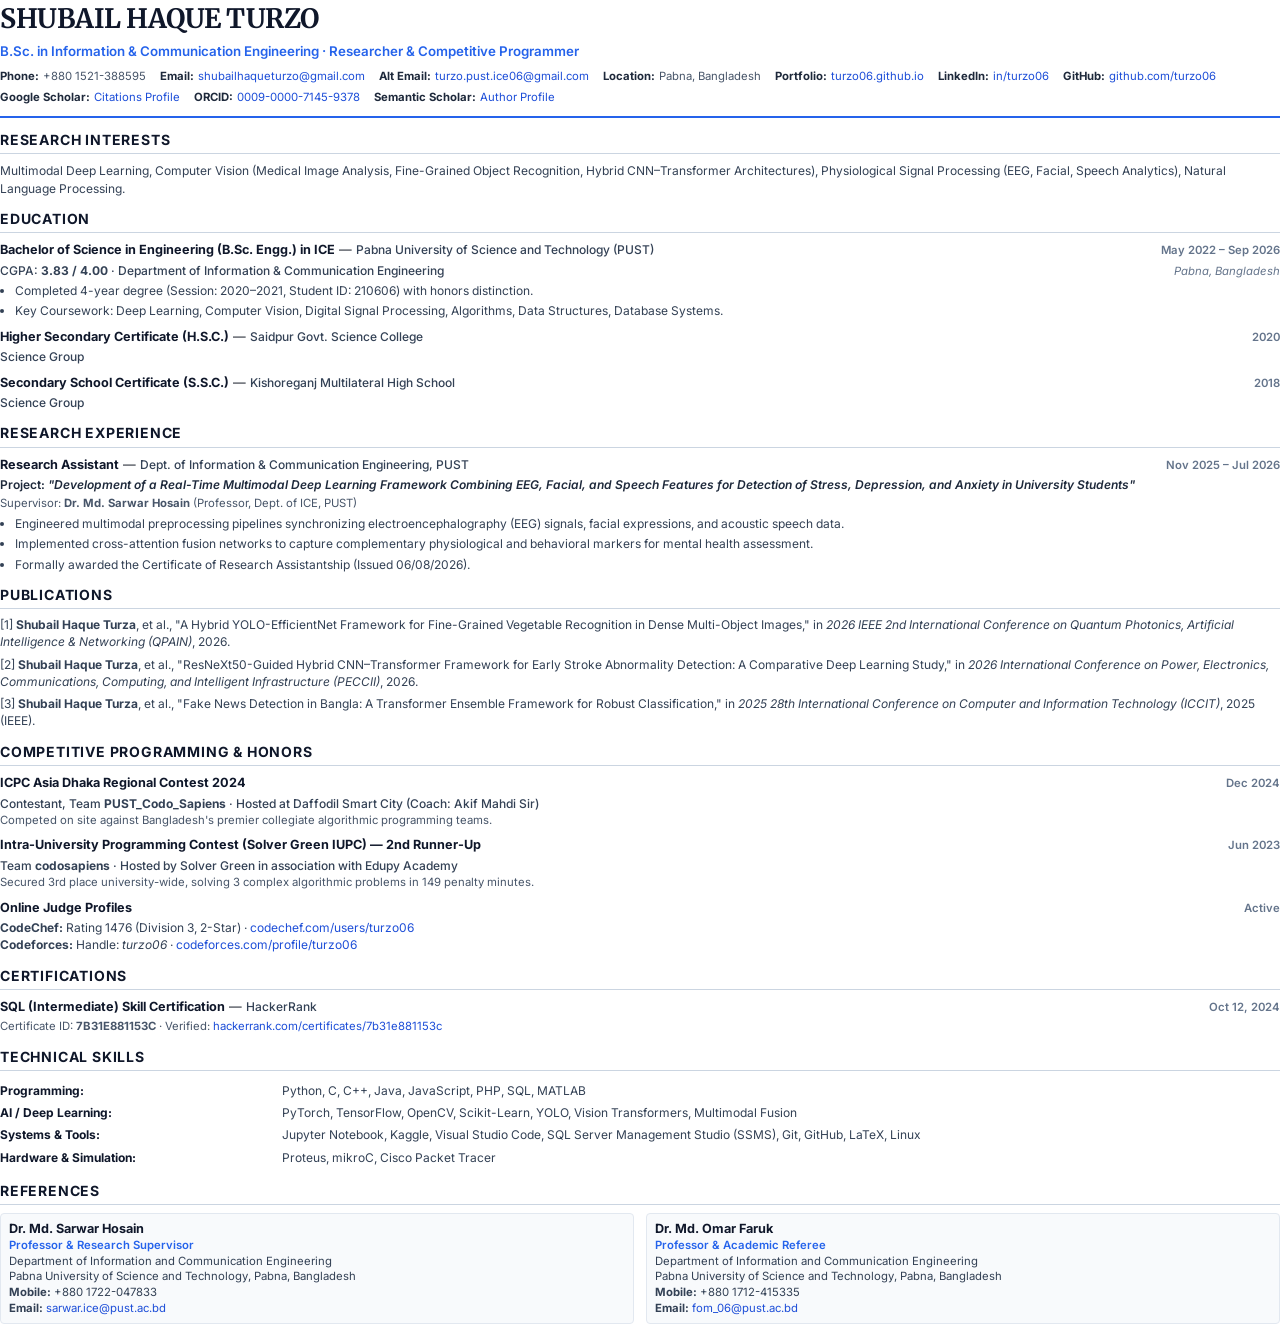
==== cv.html @ 23d9659d "Generate and link CV PDF, add references and extended education/skills" ====
<!DOCTYPE html>
<html lang="en">
<head>
  <meta charset="UTF-8">
  <title>Curriculum Vitae - Shubail Haque Turzo</title>
  <style>
    @import url('https://fonts.googleapis.com/css2?family=Inter:wght@300;400;500;600;700&family=Merriweather:wght@400;700&display=swap');

    @page {
      size: A4;
      margin: 18mm 16mm 18mm 16mm;
    }

    * {
      box-sizing: border-box;
      margin: 0;
      padding: 0;
    }

    body {
      font-family: 'Inter', -apple-system, BlinkMacSystemFont, "Segoe UI", Roboto, sans-serif;
      color: #1a202c;
      line-height: 1.45;
      font-size: 9.5pt;
      background: #ffffff;
      -webkit-print-color-adjust: exact;
      print-color-adjust: exact;
    }

    a {
      color: #1d4ed8;
      text-decoration: none;
    }

    /* Header */
    .header {
      border-bottom: 2px solid #2563eb;
      padding-bottom: 10px;
      margin-bottom: 12px;
    }

    .name {
      font-family: 'Merriweather', Georgia, serif;
      font-size: 20pt;
      font-weight: 700;
      color: #0f172a;
      letter-spacing: -0.5px;
      margin-bottom: 3px;
    }

    .subtitle {
      font-size: 10pt;
      color: #2563eb;
      font-weight: 600;
      margin-bottom: 7px;
    }

    .contact-grid {
      display: flex;
      flex-wrap: wrap;
      gap: 5px 14px;
      font-size: 8.5pt;
      color: #475569;
    }

    .contact-item {
      display: inline-flex;
      align-items: center;
      gap: 4px;
    }

    .contact-item b {
      color: #1e293b;
    }

    /* Section */
    .section {
      margin-bottom: 12px;
    }

    .page-break {
      page-break-before: always;
      break-before: page;
    }

    .section-title {
      font-size: 10.5pt;
      font-weight: 700;
      text-transform: uppercase;
      letter-spacing: 0.8px;
      color: #0f172a;
      border-bottom: 1px solid #cbd5e1;
      padding-bottom: 3px;
      margin-bottom: 8px;
    }

    /* Entry */
    .entry {
      margin-bottom: 8px;
      break-inside: avoid;
      page-break-inside: avoid;
    }

    .entry:last-child {
      margin-bottom: 0;
    }

    .entry-header {
      display: flex;
      justify-content: space-between;
      align-items: baseline;
      margin-bottom: 2px;
    }

    .entry-title {
      font-size: 9.5pt;
      font-weight: 700;
      color: #0f172a;
    }

    .entry-subtitle {
      font-size: 9pt;
      font-weight: 500;
      color: #334155;
    }

    .entry-date {
      font-size: 8.5pt;
      color: #64748b;
      font-weight: 600;
      white-space: nowrap;
    }

    .entry-location {
      font-size: 8.5pt;
      color: #64748b;
      font-style: italic;
    }

    ul.bullet-list {
      margin-left: 15px;
      margin-top: 3px;
      font-size: 9pt;
      color: #334155;
    }

    ul.bullet-list li {
      margin-bottom: 3px;
    }

    /* Skills Table */
    .skills-table {
      width: 100%;
      border-collapse: collapse;
      font-size: 9pt;
    }

    .skills-table td {
      padding: 2.5px 0;
      vertical-align: top;
    }

    .skills-table td.skill-label {
      width: 22%;
      font-weight: 700;
      color: #0f172a;
    }

    .skills-table td.skill-val {
      color: #334155;
    }

    /* Publications */
    .pub-item {
      margin-bottom: 6px;
      font-size: 9pt;
      color: #334155;
      line-height: 1.4;
    }

    .pub-title {
      font-weight: 600;
      color: #0f172a;
    }

    .pub-venue {
      font-style: italic;
      color: #1e293b;
    }

    /* Reference Grid */
    .ref-grid {
      display: grid;
      grid-template-columns: 1fr 1fr;
      gap: 12px;
    }

    .ref-box {
      font-size: 8.5pt;
      line-height: 1.4;
      color: #334155;
      padding: 6px 8px;
      background: #f8fafc;
      border: 1px solid #e2e8f0;
      border-radius: 4px;
    }

    .ref-name {
      font-size: 9.5pt;
      font-weight: 700;
      color: #0f172a;
    }

    .ref-role {
      color: #2563eb;
      font-weight: 600;
    }
  </style>
</head>
<body>

  <!-- Header -->
  <header class="header">
    <h1 class="name">SHUBAIL HAQUE TURZO</h1>
    <div class="subtitle">B.Sc. in Information & Communication Engineering · Researcher & Competitive Programmer</div>
    
    <div class="contact-grid">
      <div class="contact-item"><b>Phone:</b> +880 1521-388595</div>
      <div class="contact-item"><b>Email:</b> <a href="mailto:shubailhaqueturzo@gmail.com">shubailhaqueturzo@gmail.com</a></div>
      <div class="contact-item"><b>Alt Email:</b> <a href="mailto:turzo.pust.ice06@gmail.com">turzo.pust.ice06@gmail.com</a></div>
      <div class="contact-item"><b>Location:</b> Pabna, Bangladesh</div>
      <div class="contact-item"><b>Portfolio:</b> <a href="https://turzo06.github.io/">turzo06.github.io</a></div>
      <div class="contact-item"><b>LinkedIn:</b> <a href="https://bd.linkedin.com/in/turzo06">in/turzo06</a></div>
      <div class="contact-item"><b>GitHub:</b> <a href="https://github.com/turzo06">github.com/turzo06</a></div>
      <div class="contact-item"><b>Google Scholar:</b> <a href="https://scholar.google.com/citations?user=ymrPZNgAAAAJ&hl=en">Citations Profile</a></div>
      <div class="contact-item"><b>ORCID:</b> <a href="https://orcid.org/0009-0000-7145-9378">0009-0000-7145-9378</a></div>
      <div class="contact-item"><b>Semantic Scholar:</b> <a href="https://www.semanticscholar.org/author/Shubail-Haque-Turza/2433143320">Author Profile</a></div>
    </div>
  </header>

  <!-- Research Interests -->
  <section class="section">
    <h2 class="section-title">Research Interests</h2>
    <div style="font-size: 9pt; color: #334155; line-height: 1.45;">
      Multimodal Deep Learning, Computer Vision (Medical Image Analysis, Fine-Grained Object Recognition, Hybrid CNN–Transformer Architectures), Physiological Signal Processing (EEG, Facial, Speech Analytics), Natural Language Processing.
    </div>
  </section>

  <!-- Education -->
  <section class="section">
    <h2 class="section-title">Education</h2>

    <div class="entry">
      <div class="entry-header">
        <div>
          <span class="entry-title">Bachelor of Science in Engineering (B.Sc. Engg.) in ICE</span> — 
          <span class="entry-subtitle">Pabna University of Science and Technology (PUST)</span>
        </div>
        <span class="entry-date">May 2022 – Sep 2026</span>
      </div>
      <div class="entry-header">
        <span class="entry-subtitle">CGPA: <b>3.83 / 4.00</b> · Department of Information & Communication Engineering</span>
        <span class="entry-location">Pabna, Bangladesh</span>
      </div>
      <ul class="bullet-list">
        <li>Completed 4-year degree (Session: 2020–2021, Student ID: 210606) with honors distinction.</li>
        <li>Key Coursework: Deep Learning, Computer Vision, Digital Signal Processing, Algorithms, Data Structures, Database Systems.</li>
      </ul>
    </div>

    <div class="entry" style="margin-top: 5px;">
      <div class="entry-header">
        <div>
          <span class="entry-title">Higher Secondary Certificate (H.S.C.)</span> — 
          <span class="entry-subtitle">Saidpur Govt. Science College</span>
        </div>
        <span class="entry-date">2020</span>
      </div>
      <div class="entry-subtitle">Science Group</div>
    </div>

    <div class="entry" style="margin-top: 4px;">
      <div class="entry-header">
        <div>
          <span class="entry-title">Secondary School Certificate (S.S.C.)</span> — 
          <span class="entry-subtitle">Kishoreganj Multilateral High School</span>
        </div>
        <span class="entry-date">2018</span>
      </div>
      <div class="entry-subtitle">Science Group</div>
    </div>
  </section>

  <!-- Research Experience -->
  <section class="section">
    <h2 class="section-title">Research Experience</h2>

    <div class="entry">
      <div class="entry-header">
        <div>
          <span class="entry-title">Research Assistant</span> — 
          <span class="entry-subtitle">Dept. of Information & Communication Engineering, PUST</span>
        </div>
        <span class="entry-date">Nov 2025 – Jul 2026</span>
      </div>
      <div class="entry-subtitle" style="color: #1e293b; font-weight: 600;">
        Project: <em>"Development of a Real-Time Multimodal Deep Learning Framework Combining EEG, Facial, and Speech Features for Detection of Stress, Depression, and Anxiety in University Students"</em>
      </div>
      <div style="font-size: 8.5pt; color: #475569; margin-top: 2px;">
        Supervisor: <b>Dr. Md. Sarwar Hosain</b> (Professor, Dept. of ICE, PUST)
      </div>
      <ul class="bullet-list">
        <li>Engineered multimodal preprocessing pipelines synchronizing electroencephalography (EEG) signals, facial expressions, and acoustic speech data.</li>
        <li>Implemented cross-attention fusion networks to capture complementary physiological and behavioral markers for mental health assessment.</li>
        <li>Formally awarded the Certificate of Research Assistantship (Issued 06/08/2026).</li>
      </ul>
    </div>
  </section>

  <!-- Publications -->
  <section class="section">
    <h2 class="section-title">Publications</h2>

    <div class="pub-item">
      [1] <b>Shubail Haque Turza</b>, et al., "A Hybrid YOLO-EfficientNet Framework for Fine-Grained Vegetable Recognition in Dense Multi-Object Images," in <em>2026 IEEE 2nd International Conference on Quantum Photonics, Artificial Intelligence & Networking (QPAIN)</em>, 2026.
    </div>

    <div class="pub-item">
      [2] <b>Shubail Haque Turza</b>, et al., "ResNeXt50-Guided Hybrid CNN–Transformer Framework for Early Stroke Abnormality Detection: A Comparative Deep Learning Study," in <em>2026 International Conference on Power, Electronics, Communications, Computing, and Intelligent Infrastructure (PECCII)</em>, 2026.
    </div>

    <div class="pub-item">
      [3] <b>Shubail Haque Turza</b>, et al., "Fake News Detection in Bangla: A Transformer Ensemble Framework for Robust Classification," in <em>2025 28th International Conference on Computer and Information Technology (ICCIT)</em>, 2025 (IEEE).
    </div>
  </section>

  <!-- Competitive Programming & Awards -->
  <section class="section page-break">
    <h2 class="section-title">Competitive Programming & Honors</h2>

    <div class="entry">
      <div class="entry-header">
        <span class="entry-title">ICPC Asia Dhaka Regional Contest 2024</span>
        <span class="entry-date">Dec 2024</span>
      </div>
      <div class="entry-subtitle">
        Contestant, Team <b>PUST_Codo_Sapiens</b> · Hosted at Daffodil Smart City (Coach: Akif Mahdi Sir)
      </div>
      <div style="font-size: 8.5pt; color: #475569;">
        Competed on site against Bangladesh's premier collegiate algorithmic programming teams.
      </div>
    </div>

    <div class="entry" style="margin-top: 5px;">
      <div class="entry-header">
        <span class="entry-title">Intra-University Programming Contest (Solver Green IUPC) — 2nd Runner-Up</span>
        <span class="entry-date">Jun 2023</span>
      </div>
      <div class="entry-subtitle">
        Team <b>codosapiens</b> · Hosted by Solver Green in association with Edupy Academy
      </div>
      <div style="font-size: 8.5pt; color: #475569;">
        Secured 3rd place university-wide, solving 3 complex algorithmic problems in 149 penalty minutes.
      </div>
    </div>

    <div class="entry" style="margin-top: 5px;">
      <div class="entry-header">
        <span class="entry-title">Online Judge Profiles</span>
        <span class="entry-date">Active</span>
      </div>
      <div style="font-size: 9pt; color: #334155;">
        <b>CodeChef:</b> Rating 1476 (Division 3, 2-Star) · <a href="https://www.codechef.com/users/turzo06">codechef.com/users/turzo06</a><br>
        <b>Codeforces:</b> Handle: <em>turzo06</em> · <a href="https://codeforces.com/profile/turzo06">codeforces.com/profile/turzo06</a>
      </div>
    </div>
  </section>

  <!-- Certifications -->
  <section class="section">
    <h2 class="section-title">Certifications</h2>
    <div class="entry">
      <div class="entry-header">
        <div>
          <span class="entry-title">SQL (Intermediate) Skill Certification</span> — 
          <span class="entry-subtitle">HackerRank</span>
        </div>
        <span class="entry-date">Oct 12, 2024</span>
      </div>
      <div style="font-size: 8.5pt; color: #475569;">
        Certificate ID: <b>7B31E881153C</b> · Verified: <a href="https://www.hackerrank.com/certificates/7b31e881153c">hackerrank.com/certificates/7b31e881153c</a>
      </div>
    </div>
  </section>

  <!-- Technical Skills -->
  <section class="section">
    <h2 class="section-title">Technical Skills</h2>
    <table class="skills-table">
      <tr>
        <td class="skill-label">Programming:</td>
        <td class="skill-val">Python, C, C++, Java, JavaScript, PHP, SQL, MATLAB</td>
      </tr>
      <tr>
        <td class="skill-label">AI / Deep Learning:</td>
        <td class="skill-val">PyTorch, TensorFlow, OpenCV, Scikit-Learn, YOLO, Vision Transformers, Multimodal Fusion</td>
      </tr>
      <tr>
        <td class="skill-label">Systems & Tools:</td>
        <td class="skill-val">Jupyter Notebook, Kaggle, Visual Studio Code, SQL Server Management Studio (SSMS), Git, GitHub, LaTeX, Linux</td>
      </tr>
      <tr>
        <td class="skill-label">Hardware & Simulation:</td>
        <td class="skill-val">Proteus, mikroC, Cisco Packet Tracer</td>
      </tr>
    </table>
  </section>

  <!-- References -->
  <section class="section">
    <h2 class="section-title">References</h2>
    <div class="ref-grid">
      <div class="ref-box">
        <div class="ref-name">Dr. Md. Sarwar Hosain</div>
        <div class="ref-role">Professor & Research Supervisor</div>
        <div>Department of Information and Communication Engineering</div>
        <div>Pabna University of Science and Technology, Pabna, Bangladesh</div>
        <div><b>Mobile:</b> +880 1722-047833</div>
        <div><b>Email:</b> <a href="mailto:sarwar.ice@pust.ac.bd">sarwar.ice@pust.ac.bd</a></div>
      </div>

      <div class="ref-box">
        <div class="ref-name">Dr. Md. Omar Faruk</div>
        <div class="ref-role">Professor & Academic Referee</div>
        <div>Department of Information and Communication Engineering</div>
        <div>Pabna University of Science and Technology, Pabna, Bangladesh</div>
        <div><b>Mobile:</b> +880 1712-415335</div>
        <div><b>Email:</b> <a href="mailto:fom_06@pust.ac.bd">fom_06@pust.ac.bd</a></div>
      </div>
    </div>
  </section>

</body>
</html>
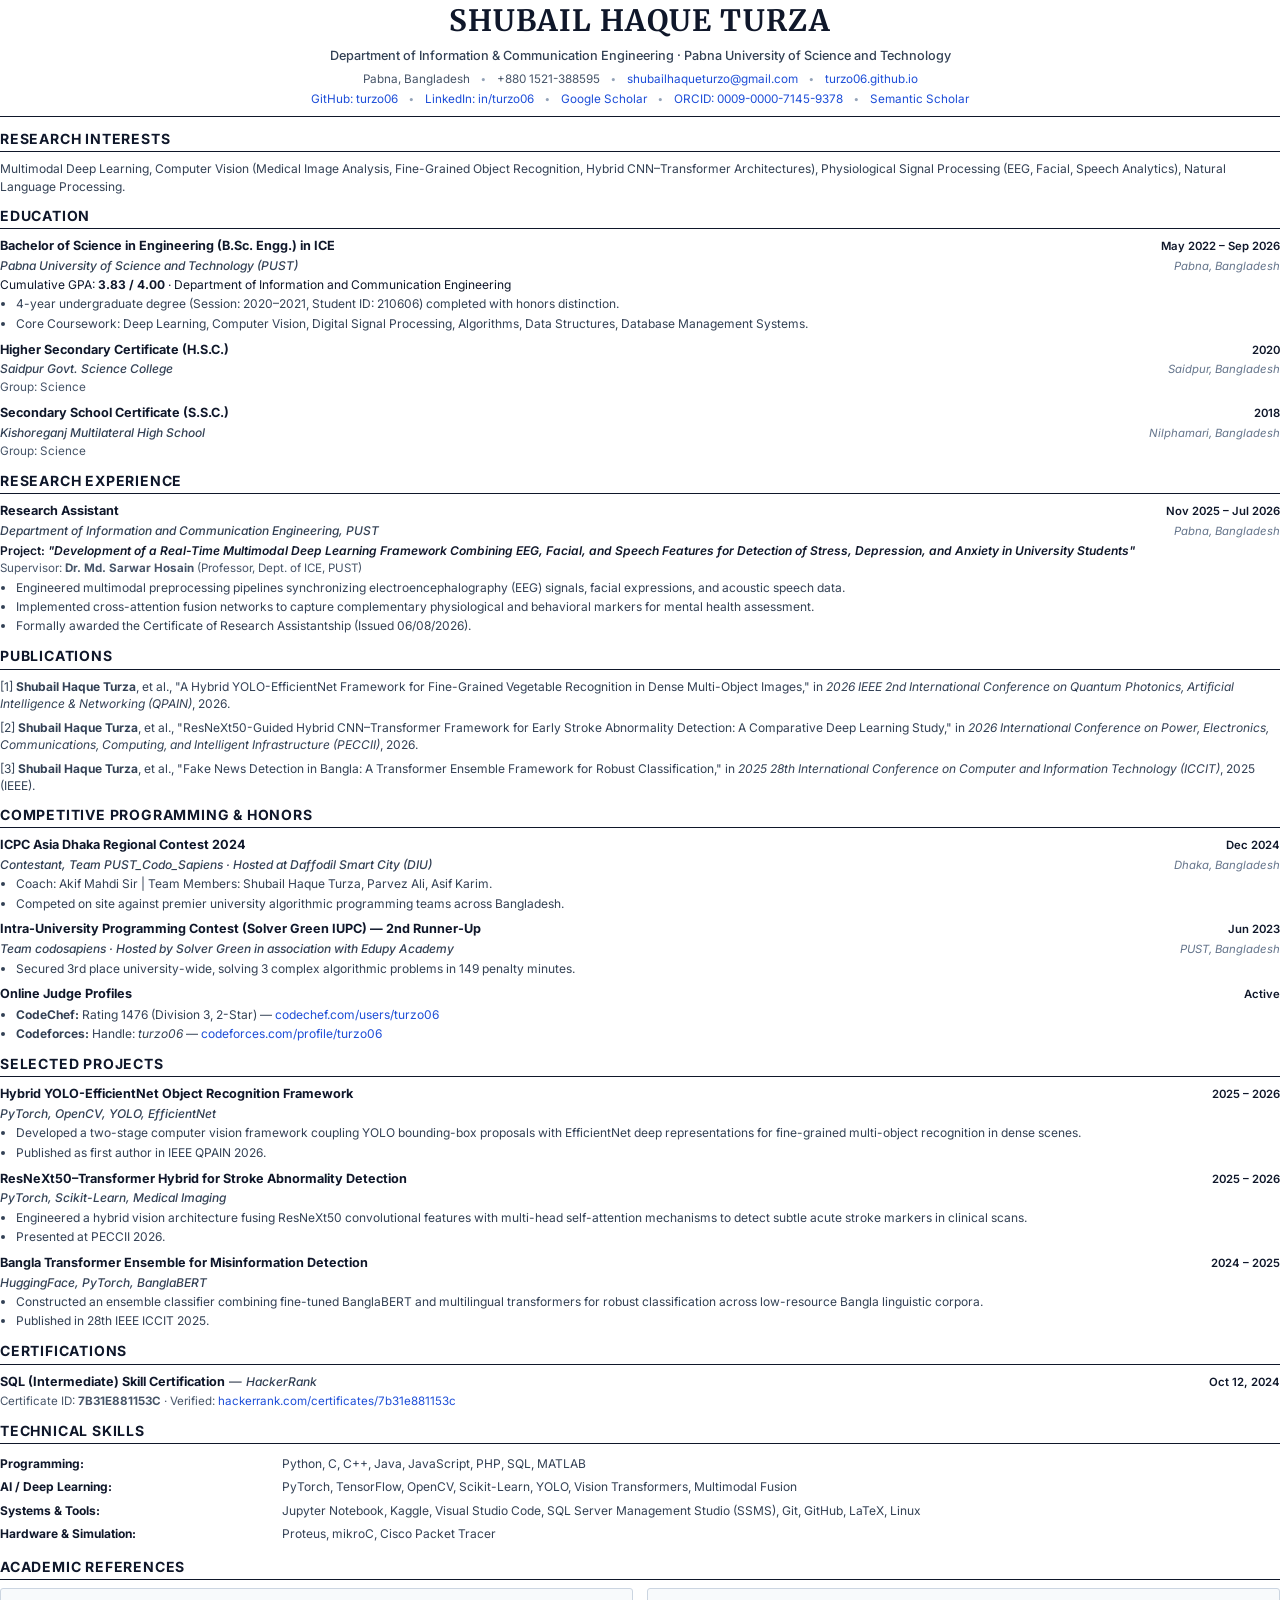
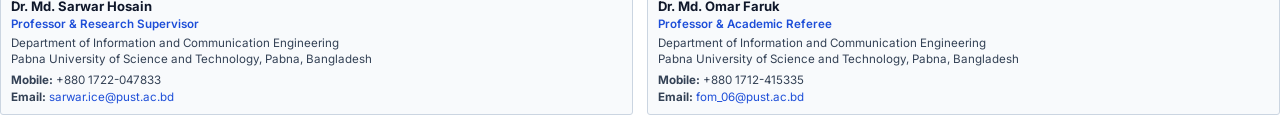
==== commit be592019: "Update academic name to Shubail Haque Turza, revamp CV with top academic LaTeX style and compact hea" ====
--- a/cv.html
+++ b/cv.html
@@ -2,13 +2,13 @@
 <html lang="en">
 <head>
   <meta charset="UTF-8">
-  <title>Curriculum Vitae - Shubail Haque Turzo</title>
+  <title>Curriculum Vitae - Shubail Haque Turza</title>
   <style>
     @import url('https://fonts.googleapis.com/css2?family=Inter:wght@300;400;500;600;700&family=Merriweather:wght@400;700&display=swap');
 
     @page {
       size: A4;
-      margin: 18mm 16mm 18mm 16mm;
+      margin: 14mm 16mm 14mm 16mm;
     }
 
     * {
@@ -19,7 +19,7 @@
 
     body {
       font-family: 'Inter', -apple-system, BlinkMacSystemFont, "Segoe UI", Roboto, sans-serif;
-      color: #1a202c;
+      color: #1e293b;
       line-height: 1.45;
       font-size: 9.5pt;
       background: #ffffff;
@@ -32,50 +32,57 @@
       text-decoration: none;
     }
 
-    /* Header */
+    a:hover {
+      text-decoration: underline;
+    }
+
+    /* Academic Header */
     .header {
-      border-bottom: 2px solid #2563eb;
-      padding-bottom: 10px;
+      text-align: center;
+      padding-bottom: 8px;
       margin-bottom: 12px;
+      border-bottom: 1.5px solid #0f172a;
     }
 
     .name {
       font-family: 'Merriweather', Georgia, serif;
-      font-size: 20pt;
+      font-size: 22pt;
       font-weight: 700;
       color: #0f172a;
-      letter-spacing: -0.5px;
-      margin-bottom: 3px;
-    }
-
-    .subtitle {
-      font-size: 10pt;
-      color: #2563eb;
-      font-weight: 600;
-      margin-bottom: 7px;
-    }
-
-    .contact-grid {
+      letter-spacing: 1px;
+      text-transform: uppercase;
+      margin-bottom: 4px;
+    }
+
+    .sub-affil {
+      font-size: 9.5pt;
+      color: #334155;
+      font-weight: 500;
+      margin-bottom: 6px;
+    }
+
+    .contact-line {
       display: flex;
+      justify-content: center;
+      align-items: center;
       flex-wrap: wrap;
-      gap: 5px 14px;
-      font-size: 8.5pt;
+      gap: 6px 10px;
+      font-size: 8.8pt;
       color: #475569;
     }
 
-    .contact-item {
-      display: inline-flex;
-      align-items: center;
-      gap: 4px;
-    }
-
-    .contact-item b {
-      color: #1e293b;
-    }
-
-    /* Section */
+    .contact-line .sep {
+      color: #94a3b8;
+      font-weight: 300;
+    }
+
+    .contact-line a {
+      color: #1d4ed8;
+    }
+
+    /* Section Styling */
     .section {
-      margin-bottom: 12px;
+      margin-bottom: 11px;
     }
 
     .page-break {
@@ -89,12 +96,12 @@
       text-transform: uppercase;
       letter-spacing: 0.8px;
       color: #0f172a;
-      border-bottom: 1px solid #cbd5e1;
-      padding-bottom: 3px;
+      border-bottom: 1.2px solid #0f172a;
+      padding-bottom: 2px;
       margin-bottom: 8px;
     }
 
-    /* Entry */
+    /* Entries */
     .entry {
       margin-bottom: 8px;
       break-inside: avoid;
@@ -105,47 +112,70 @@
       margin-bottom: 0;
     }
 
-    .entry-header {
+    .entry-row {
       display: flex;
       justify-content: space-between;
       align-items: baseline;
-      margin-bottom: 2px;
-    }
-
-    .entry-title {
+      margin-bottom: 1.5px;
+    }
+
+    .entry-main {
       font-size: 9.5pt;
       font-weight: 700;
       color: #0f172a;
     }
 
-    .entry-subtitle {
+    .entry-org {
       font-size: 9pt;
       font-weight: 500;
       color: #334155;
+      font-style: italic;
     }
 
     .entry-date {
       font-size: 8.5pt;
-      color: #64748b;
+      color: #0f172a;
       font-weight: 600;
       white-space: nowrap;
     }
 
-    .entry-location {
+    .entry-loc {
       font-size: 8.5pt;
       color: #64748b;
       font-style: italic;
+      white-space: nowrap;
     }
 
     ul.bullet-list {
-      margin-left: 15px;
+      margin-left: 16px;
       margin-top: 3px;
       font-size: 9pt;
       color: #334155;
     }
 
     ul.bullet-list li {
-      margin-bottom: 3px;
+      margin-bottom: 2.5px;
+      line-height: 1.4;
+    }
+
+    /* Publications */
+    .pub-entry {
+      margin-bottom: 7px;
+      font-size: 9pt;
+      color: #334155;
+      line-height: 1.42;
+      break-inside: avoid;
+      page-break-inside: avoid;
+    }
+
+    .pub-title {
+      font-weight: 600;
+      color: #0f172a;
+    }
+
+    .pub-venue {
+      font-style: italic;
+      color: #1e293b;
     }
 
     /* Skills Table */
@@ -156,7 +186,7 @@
     }
 
     .skills-table td {
-      padding: 2.5px 0;
+      padding: 3px 0;
       vertical-align: top;
     }
 
@@ -170,71 +200,64 @@
       color: #334155;
     }
 
-    /* Publications */
-    .pub-item {
-      margin-bottom: 6px;
-      font-size: 9pt;
-      color: #334155;
-      line-height: 1.4;
-    }
-
-    .pub-title {
-      font-weight: 600;
-      color: #0f172a;
-    }
-
-    .pub-venue {
-      font-style: italic;
-      color: #1e293b;
-    }
-
-    /* Reference Grid */
+    /* References */
     .ref-grid {
       display: grid;
       grid-template-columns: 1fr 1fr;
-      gap: 12px;
-    }
-
-    .ref-box {
-      font-size: 8.5pt;
-      line-height: 1.4;
+      gap: 14px;
+      break-inside: avoid;
+      page-break-inside: avoid;
+    }
+
+    .ref-card {
+      font-size: 8.7pt;
+      line-height: 1.45;
       color: #334155;
-      padding: 6px 8px;
+      padding: 8px 10px;
+      border: 1px solid #cbd5e1;
+      border-radius: 3px;
       background: #f8fafc;
-      border: 1px solid #e2e8f0;
-      border-radius: 4px;
     }
 
     .ref-name {
-      font-size: 9.5pt;
+      font-size: 9.8pt;
       font-weight: 700;
       color: #0f172a;
     }
 
     .ref-role {
-      color: #2563eb;
+      color: #1d4ed8;
       font-weight: 600;
+      margin-bottom: 2px;
     }
   </style>
 </head>
 <body>
 
-  <!-- Header -->
+  <!-- Top Academic Header -->
   <header class="header">
-    <h1 class="name">SHUBAIL HAQUE TURZO</h1>
-    <div class="subtitle">B.Sc. in Information & Communication Engineering · Researcher & Competitive Programmer</div>
+    <h1 class="name">SHUBAIL HAQUE TURZA</h1>
+    <div class="sub-affil">Department of Information & Communication Engineering · Pabna University of Science and Technology</div>
     
-    <div class="contact-grid">
-      <div class="contact-item"><b>Phone:</b> +880 1521-388595</div>
-      <div class="contact-item"><b>Email:</b> <a href="mailto:shubailhaqueturzo@gmail.com">shubailhaqueturzo@gmail.com</a></div>
-      <div class="contact-item"><b>Alt Email:</b> <a href="mailto:turzo.pust.ice06@gmail.com">turzo.pust.ice06@gmail.com</a></div>
-      <div class="contact-item"><b>Location:</b> Pabna, Bangladesh</div>
-      <div class="contact-item"><b>Portfolio:</b> <a href="https://turzo06.github.io/">turzo06.github.io</a></div>
-      <div class="contact-item"><b>LinkedIn:</b> <a href="https://bd.linkedin.com/in/turzo06">in/turzo06</a></div>
-      <div class="contact-item"><b>GitHub:</b> <a href="https://github.com/turzo06">github.com/turzo06</a></div>
-      <div class="contact-item"><b>Google Scholar:</b> <a href="https://scholar.google.com/citations?user=ymrPZNgAAAAJ&hl=en">Citations Profile</a></div>
-      <div class="contact-item"><b>ORCID:</b> <a href="https://orcid.org/0009-0000-7145-9378">0009-0000-7145-9378</a></div>
-      <div class="contact-item"><b>Semantic Scholar:</b> <a href="https://www.semanticscholar.org/author/Shubail-Haque-Turza/2433143320">Author Profile</a></div>
+    <div class="contact-line">
+      <span>Pabna, Bangladesh</span>
+      <span class="sep">•</span>
+      <span>+880 1521-388595</span>
+      <span class="sep">•</span>
+      <a href="mailto:shubailhaqueturzo@gmail.com">shubailhaqueturzo@gmail.com</a>
+      <span class="sep">•</span>
+      <a href="https://turzo06.github.io/">turzo06.github.io</a>
+    </div>
+    <div class="contact-line" style="margin-top: 3px;">
+      <a href="https://github.com/turzo06">GitHub: turzo06</a>
+      <span class="sep">•</span>
+      <a href="https://bd.linkedin.com/in/turzo06">LinkedIn: in/turzo06</a>
+      <span class="sep">•</span>
+      <a href="https://scholar.google.com/citations?user=ymrPZNgAAAAJ&hl=en">Google Scholar</a>
+      <span class="sep">•</span>
+      <a href="https://orcid.org/0009-0000-7145-9378">ORCID: 0009-0000-7145-9378</a>
+      <span class="sep">•</span>
+      <a href="https://www.semanticscholar.org/author/Shubail-Haque-Turza/2433143320">Semantic Scholar</a>
     </div>
   </header>
 
@@ -251,43 +274,47 @@
     <h2 class="section-title">Education</h2>
 
     <div class="entry">
-      <div class="entry-header">
+      <div class="entry-row">
         <div>
-          <span class="entry-title">Bachelor of Science in Engineering (B.Sc. Engg.) in ICE</span> — 
-          <span class="entry-subtitle">Pabna University of Science and Technology (PUST)</span>
+          <span class="entry-main">Bachelor of Science in Engineering (B.Sc. Engg.) in ICE</span>
         </div>
         <span class="entry-date">May 2022 – Sep 2026</span>
       </div>
-      <div class="entry-header">
-        <span class="entry-subtitle">CGPA: <b>3.83 / 4.00</b> · Department of Information & Communication Engineering</span>
-        <span class="entry-location">Pabna, Bangladesh</span>
-      </div>
-      <ul class="bullet-list">
-        <li>Completed 4-year degree (Session: 2020–2021, Student ID: 210606) with honors distinction.</li>
-        <li>Key Coursework: Deep Learning, Computer Vision, Digital Signal Processing, Algorithms, Data Structures, Database Systems.</li>
-      </ul>
+      <div class="entry-row">
+        <span class="entry-org">Pabna University of Science and Technology (PUST)</span>
+        <span class="entry-loc">Pabna, Bangladesh</span>
+      </div>
+      <div style="font-size: 9pt; color: #0f172a; margin-top: 1px;">
+        Cumulative GPA: <b>3.83 / 4.00</b> · Department of Information and Communication Engineering
+      </div>
+      <ul class="bullet-list">
+        <li>4-year undergraduate degree (Session: 2020–2021, Student ID: 210606) completed with honors distinction.</li>
+        <li>Core Coursework: Deep Learning, Computer Vision, Digital Signal Processing, Algorithms, Data Structures, Database Management Systems.</li>
+      </ul>
+    </div>
+
+    <div class="entry" style="margin-top: 6px;">
+      <div class="entry-row">
+        <span class="entry-main">Higher Secondary Certificate (H.S.C.)</span>
+        <span class="entry-date">2020</span>
+      </div>
+      <div class="entry-row">
+        <span class="entry-org">Saidpur Govt. Science College</span>
+        <span class="entry-loc">Saidpur, Bangladesh</span>
+      </div>
+      <div style="font-size: 8.8pt; color: #475569;">Group: Science</div>
     </div>
 
     <div class="entry" style="margin-top: 5px;">
-      <div class="entry-header">
-        <div>
-          <span class="entry-title">Higher Secondary Certificate (H.S.C.)</span> — 
-          <span class="entry-subtitle">Saidpur Govt. Science College</span>
-        </div>
-        <span class="entry-date">2020</span>
-      </div>
-      <div class="entry-subtitle">Science Group</div>
-    </div>
-
-    <div class="entry" style="margin-top: 4px;">
-      <div class="entry-header">
-        <div>
-          <span class="entry-title">Secondary School Certificate (S.S.C.)</span> — 
-          <span class="entry-subtitle">Kishoreganj Multilateral High School</span>
-        </div>
+      <div class="entry-row">
+        <span class="entry-main">Secondary School Certificate (S.S.C.)</span>
         <span class="entry-date">2018</span>
       </div>
-      <div class="entry-subtitle">Science Group</div>
+      <div class="entry-row">
+        <span class="entry-org">Kishoreganj Multilateral High School</span>
+        <span class="entry-loc">Nilphamari, Bangladesh</span>
+      </div>
+      <div style="font-size: 8.8pt; color: #475569;">Group: Science</div>
     </div>
   </section>
 
@@ -296,17 +323,18 @@
     <h2 class="section-title">Research Experience</h2>
 
     <div class="entry">
-      <div class="entry-header">
-        <div>
-          <span class="entry-title">Research Assistant</span> — 
-          <span class="entry-subtitle">Dept. of Information & Communication Engineering, PUST</span>
-        </div>
+      <div class="entry-row">
+        <span class="entry-main">Research Assistant</span>
         <span class="entry-date">Nov 2025 – Jul 2026</span>
       </div>
-      <div class="entry-subtitle" style="color: #1e293b; font-weight: 600;">
+      <div class="entry-row">
+        <span class="entry-org">Department of Information and Communication Engineering, PUST</span>
+        <span class="entry-loc">Pabna, Bangladesh</span>
+      </div>
+      <div style="font-size: 9pt; color: #0f172a; font-weight: 600; margin-top: 2px;">
         Project: <em>"Development of a Real-Time Multimodal Deep Learning Framework Combining EEG, Facial, and Speech Features for Detection of Stress, Depression, and Anxiety in University Students"</em>
       </div>
-      <div style="font-size: 8.5pt; color: #475569; margin-top: 2px;">
+      <div style="font-size: 8.7pt; color: #475569; margin-top: 1px;">
         Supervisor: <b>Dr. Md. Sarwar Hosain</b> (Professor, Dept. of ICE, PUST)
       </div>
       <ul class="bullet-list">
@@ -321,58 +349,108 @@
   <section class="section">
     <h2 class="section-title">Publications</h2>
 
-    <div class="pub-item">
+    <div class="pub-entry">
       [1] <b>Shubail Haque Turza</b>, et al., "A Hybrid YOLO-EfficientNet Framework for Fine-Grained Vegetable Recognition in Dense Multi-Object Images," in <em>2026 IEEE 2nd International Conference on Quantum Photonics, Artificial Intelligence & Networking (QPAIN)</em>, 2026.
     </div>
 
-    <div class="pub-item">
+    <div class="pub-entry">
       [2] <b>Shubail Haque Turza</b>, et al., "ResNeXt50-Guided Hybrid CNN–Transformer Framework for Early Stroke Abnormality Detection: A Comparative Deep Learning Study," in <em>2026 International Conference on Power, Electronics, Communications, Computing, and Intelligent Infrastructure (PECCII)</em>, 2026.
     </div>
 
-    <div class="pub-item">
+    <div class="pub-entry">
       [3] <b>Shubail Haque Turza</b>, et al., "Fake News Detection in Bangla: A Transformer Ensemble Framework for Robust Classification," in <em>2025 28th International Conference on Computer and Information Technology (ICCIT)</em>, 2025 (IEEE).
     </div>
   </section>
 
-  <!-- Competitive Programming & Awards -->
+  <!-- Competitive Programming & Honors (Starts Cleanly on Page 2) -->
   <section class="section page-break">
     <h2 class="section-title">Competitive Programming & Honors</h2>
 
     <div class="entry">
-      <div class="entry-header">
-        <span class="entry-title">ICPC Asia Dhaka Regional Contest 2024</span>
+      <div class="entry-row">
+        <span class="entry-main">ICPC Asia Dhaka Regional Contest 2024</span>
         <span class="entry-date">Dec 2024</span>
       </div>
-      <div class="entry-subtitle">
-        Contestant, Team <b>PUST_Codo_Sapiens</b> · Hosted at Daffodil Smart City (Coach: Akif Mahdi Sir)
-      </div>
-      <div style="font-size: 8.5pt; color: #475569;">
-        Competed on site against Bangladesh's premier collegiate algorithmic programming teams.
-      </div>
-    </div>
-
-    <div class="entry" style="margin-top: 5px;">
-      <div class="entry-header">
-        <span class="entry-title">Intra-University Programming Contest (Solver Green IUPC) — 2nd Runner-Up</span>
+      <div class="entry-row">
+        <span class="entry-org">Contestant, Team PUST_Codo_Sapiens · Hosted at Daffodil Smart City (DIU)</span>
+        <span class="entry-loc">Dhaka, Bangladesh</span>
+      </div>
+      <ul class="bullet-list">
+        <li>Coach: Akif Mahdi Sir | Team Members: Shubail Haque Turza, Parvez Ali, Asif Karim.</li>
+        <li>Competed on site against premier university algorithmic programming teams across Bangladesh.</li>
+      </ul>
+    </div>
+
+    <div class="entry" style="margin-top: 6px;">
+      <div class="entry-row">
+        <span class="entry-main">Intra-University Programming Contest (Solver Green IUPC) — 2nd Runner-Up</span>
         <span class="entry-date">Jun 2023</span>
       </div>
-      <div class="entry-subtitle">
-        Team <b>codosapiens</b> · Hosted by Solver Green in association with Edupy Academy
-      </div>
-      <div style="font-size: 8.5pt; color: #475569;">
-        Secured 3rd place university-wide, solving 3 complex algorithmic problems in 149 penalty minutes.
-      </div>
-    </div>
-
-    <div class="entry" style="margin-top: 5px;">
-      <div class="entry-header">
-        <span class="entry-title">Online Judge Profiles</span>
+      <div class="entry-row">
+        <span class="entry-org">Team codosapiens · Hosted by Solver Green in association with Edupy Academy</span>
+        <span class="entry-loc">PUST, Bangladesh</span>
+      </div>
+      <ul class="bullet-list">
+        <li>Secured 3rd place university-wide, solving 3 complex algorithmic problems in 149 penalty minutes.</li>
+      </ul>
+    </div>
+
+    <div class="entry" style="margin-top: 6px;">
+      <div class="entry-row">
+        <span class="entry-main">Online Judge Profiles</span>
         <span class="entry-date">Active</span>
       </div>
-      <div style="font-size: 9pt; color: #334155;">
-        <b>CodeChef:</b> Rating 1476 (Division 3, 2-Star) · <a href="https://www.codechef.com/users/turzo06">codechef.com/users/turzo06</a><br>
-        <b>Codeforces:</b> Handle: <em>turzo06</em> · <a href="https://codeforces.com/profile/turzo06">codeforces.com/profile/turzo06</a>
-      </div>
+      <ul class="bullet-list">
+        <li><b>CodeChef:</b> Rating 1476 (Division 3, 2-Star) — <a href="https://www.codechef.com/users/turzo06">codechef.com/users/turzo06</a></li>
+        <li><b>Codeforces:</b> Handle: <em>turzo06</em> — <a href="https://codeforces.com/profile/turzo06">codeforces.com/profile/turzo06</a></li>
+      </ul>
+    </div>
+  </section>
+
+  <!-- Selected Projects -->
+  <section class="section">
+    <h2 class="section-title">Selected Projects</h2>
+
+    <div class="entry">
+      <div class="entry-row">
+        <span class="entry-main">Hybrid YOLO-EfficientNet Object Recognition Framework</span>
+        <span class="entry-date">2025 – 2026</span>
+      </div>
+      <div class="entry-row">
+        <span class="entry-org">PyTorch, OpenCV, YOLO, EfficientNet</span>
+      </div>
+      <ul class="bullet-list">
+        <li>Developed a two-stage computer vision framework coupling YOLO bounding-box proposals with EfficientNet deep representations for fine-grained multi-object recognition in dense scenes.</li>
+        <li>Published as first author in IEEE QPAIN 2026.</li>
+      </ul>
+    </div>
+
+    <div class="entry" style="margin-top: 6px;">
+      <div class="entry-row">
+        <span class="entry-main">ResNeXt50–Transformer Hybrid for Stroke Abnormality Detection</span>
+        <span class="entry-date">2025 – 2026</span>
+      </div>
+      <div class="entry-row">
+        <span class="entry-org">PyTorch, Scikit-Learn, Medical Imaging</span>
+      </div>
+      <ul class="bullet-list">
+        <li>Engineered a hybrid vision architecture fusing ResNeXt50 convolutional features with multi-head self-attention mechanisms to detect subtle acute stroke markers in clinical scans.</li>
+        <li>Presented at PECCII 2026.</li>
+      </ul>
+    </div>
+
+    <div class="entry" style="margin-top: 6px;">
+      <div class="entry-row">
+        <span class="entry-main">Bangla Transformer Ensemble for Misinformation Detection</span>
+        <span class="entry-date">2024 – 2025</span>
+      </div>
+      <div class="entry-row">
+        <span class="entry-org">HuggingFace, PyTorch, BanglaBERT</span>
+      </div>
+      <ul class="bullet-list">
+        <li>Constructed an ensemble classifier combining fine-tuned BanglaBERT and multilingual transformers for robust classification across low-resource Bangla linguistic corpora.</li>
+        <li>Published in 28th IEEE ICCIT 2025.</li>
+      </ul>
     </div>
   </section>
 
@@ -380,14 +458,13 @@
   <section class="section">
     <h2 class="section-title">Certifications</h2>
     <div class="entry">
-      <div class="entry-header">
+      <div class="entry-row">
         <div>
-          <span class="entry-title">SQL (Intermediate) Skill Certification</span> — 
-          <span class="entry-subtitle">HackerRank</span>
+          <span class="entry-main">SQL (Intermediate) Skill Certification</span> — <span class="entry-org">HackerRank</span>
         </div>
         <span class="entry-date">Oct 12, 2024</span>
       </div>
-      <div style="font-size: 8.5pt; color: #475569;">
+      <div style="font-size: 8.7pt; color: #475569; margin-top: 2px;">
         Certificate ID: <b>7B31E881153C</b> · Verified: <a href="https://www.hackerrank.com/certificates/7b31e881153c">hackerrank.com/certificates/7b31e881153c</a>
       </div>
     </div>
@@ -416,25 +493,25 @@
     </table>
   </section>
 
-  <!-- References -->
-  <section class="section">
-    <h2 class="section-title">References</h2>
+  <!-- Academic References -->
+  <section class="section">
+    <h2 class="section-title">Academic References</h2>
     <div class="ref-grid">
-      <div class="ref-box">
+      <div class="ref-card">
         <div class="ref-name">Dr. Md. Sarwar Hosain</div>
         <div class="ref-role">Professor & Research Supervisor</div>
         <div>Department of Information and Communication Engineering</div>
         <div>Pabna University of Science and Technology, Pabna, Bangladesh</div>
-        <div><b>Mobile:</b> +880 1722-047833</div>
+        <div style="margin-top: 4px;"><b>Mobile:</b> +880 1722-047833</div>
         <div><b>Email:</b> <a href="mailto:sarwar.ice@pust.ac.bd">sarwar.ice@pust.ac.bd</a></div>
       </div>
 
-      <div class="ref-box">
+      <div class="ref-card">
         <div class="ref-name">Dr. Md. Omar Faruk</div>
         <div class="ref-role">Professor & Academic Referee</div>
         <div>Department of Information and Communication Engineering</div>
         <div>Pabna University of Science and Technology, Pabna, Bangladesh</div>
-        <div><b>Mobile:</b> +880 1712-415335</div>
+        <div style="margin-top: 4px;"><b>Mobile:</b> +880 1712-415335</div>
         <div><b>Email:</b> <a href="mailto:fom_06@pust.ac.bd">fom_06@pust.ac.bd</a></div>
       </div>
     </div>
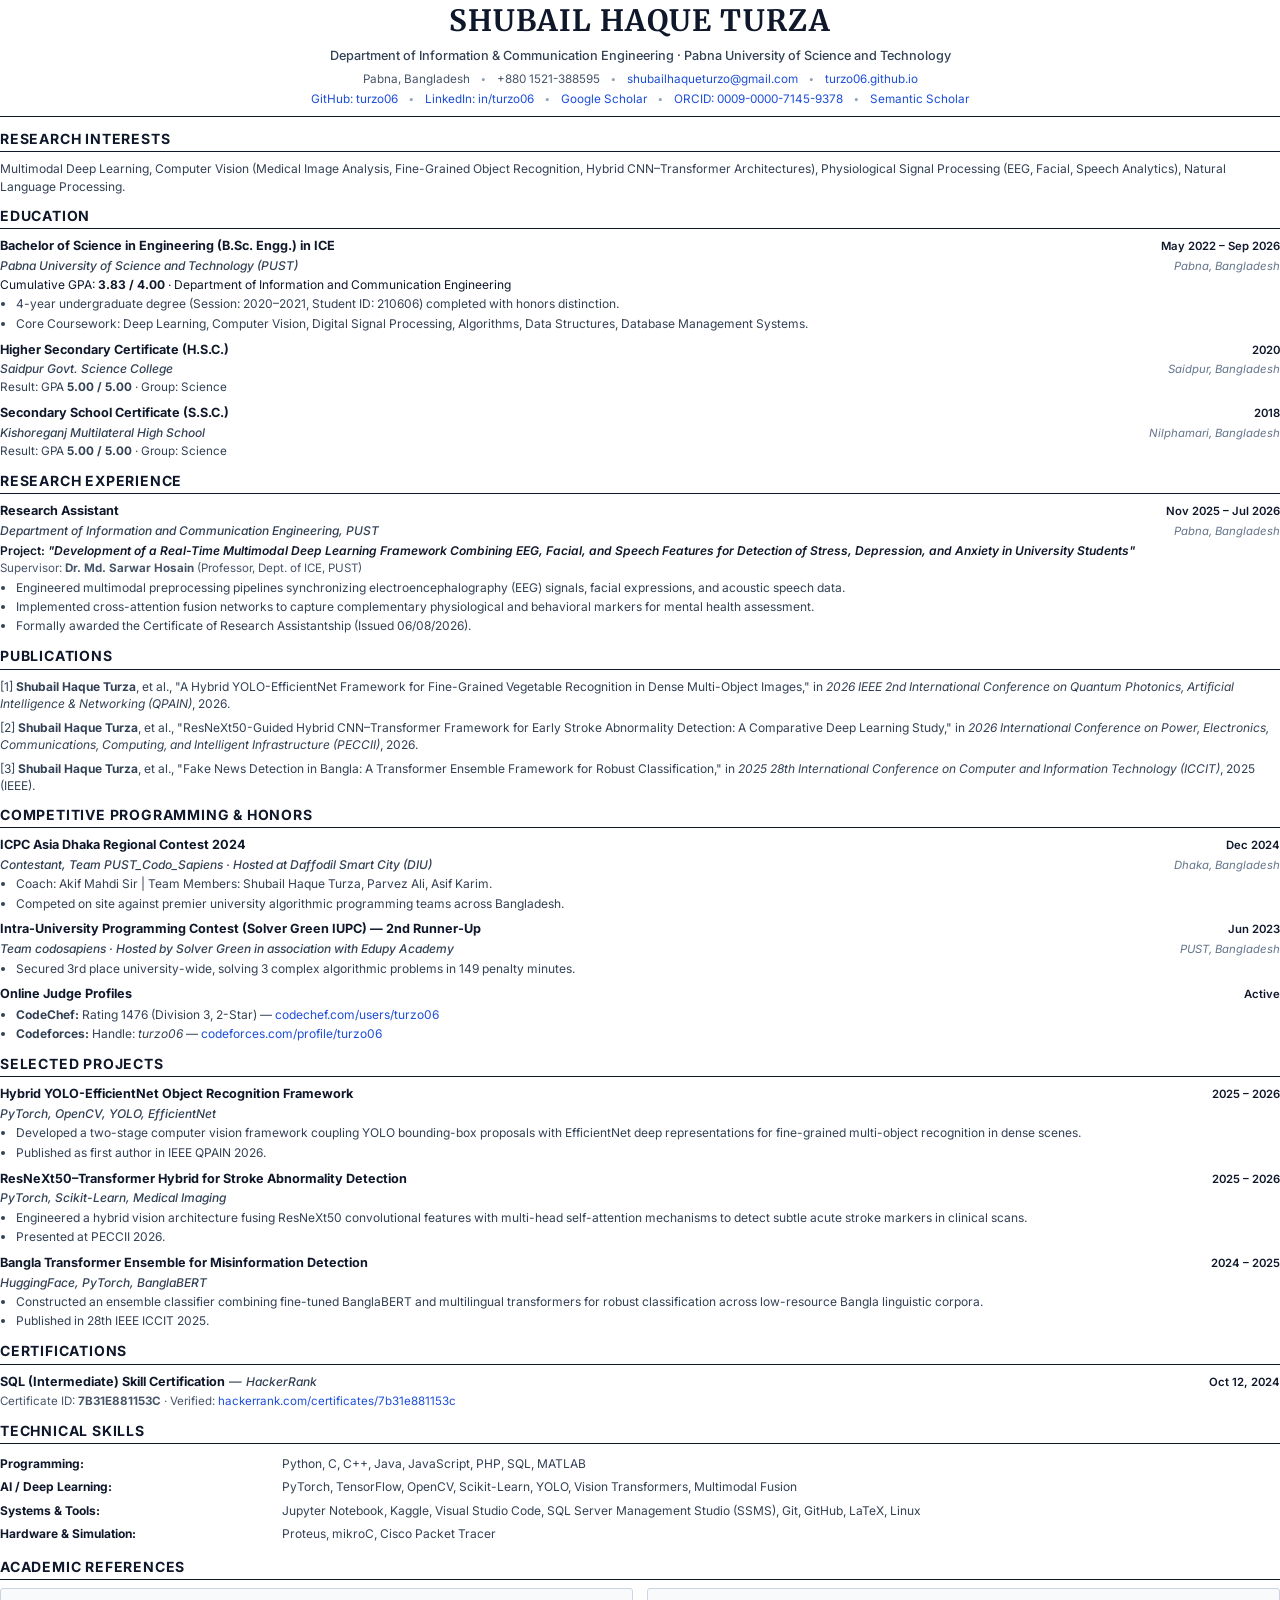
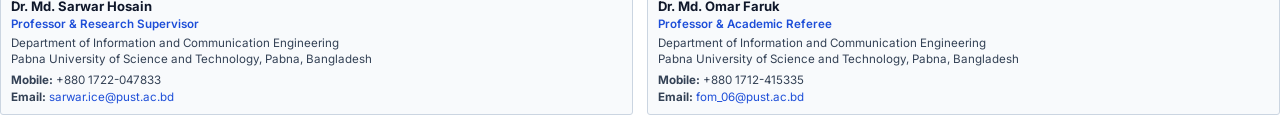
==== commit 36861776: "Restructure portfolio: separate sections, attach certificates and photos in-context, add paper downl" ====
--- a/cv.html
+++ b/cv.html
@@ -302,7 +302,7 @@
         <span class="entry-org">Saidpur Govt. Science College</span>
         <span class="entry-loc">Saidpur, Bangladesh</span>
       </div>
-      <div style="font-size: 8.8pt; color: #475569;">Group: Science</div>
+      <div style="font-size: 8.8pt; color: #334155;">Result: GPA <b>5.00 / 5.00</b> · Group: Science</div>
     </div>
 
     <div class="entry" style="margin-top: 5px;">
@@ -314,7 +314,7 @@
         <span class="entry-org">Kishoreganj Multilateral High School</span>
         <span class="entry-loc">Nilphamari, Bangladesh</span>
       </div>
-      <div style="font-size: 8.8pt; color: #475569;">Group: Science</div>
+      <div style="font-size: 8.8pt; color: #334155;">Result: GPA <b>5.00 / 5.00</b> · Group: Science</div>
     </div>
   </section>
 
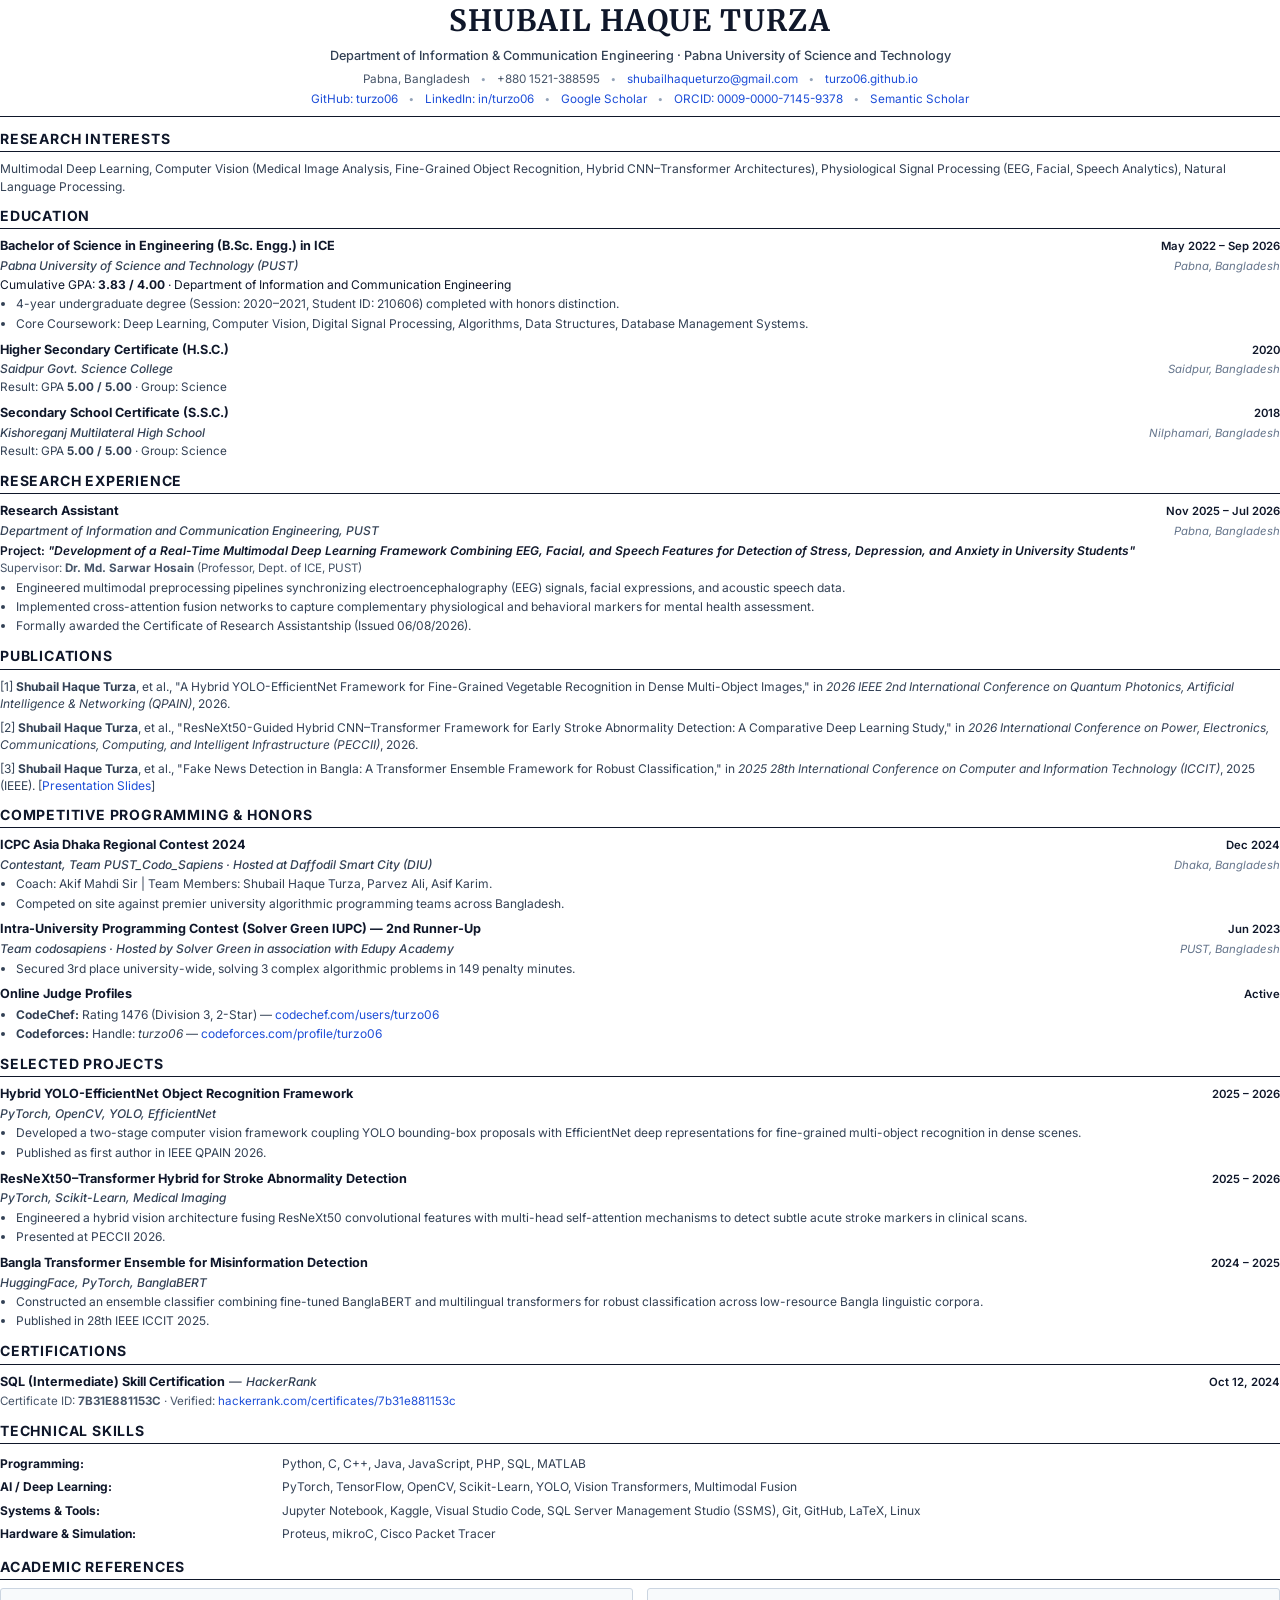
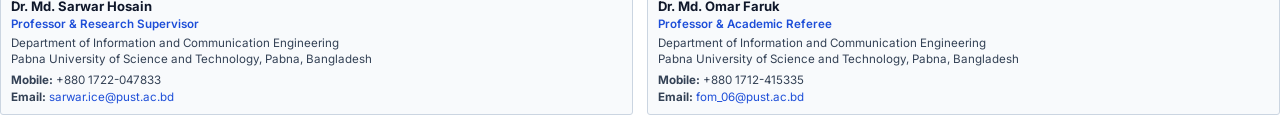
==== commit aff6b029: "Add Download CV button to top navbar, add Google Slides and 508 presentation file, enforce Turza aca" ====
--- a/cv.html
+++ b/cv.html
@@ -358,7 +358,7 @@
     </div>
 
     <div class="pub-entry">
-      [3] <b>Shubail Haque Turza</b>, et al., "Fake News Detection in Bangla: A Transformer Ensemble Framework for Robust Classification," in <em>2025 28th International Conference on Computer and Information Technology (ICCIT)</em>, 2025 (IEEE).
+      [3] <b>Shubail Haque Turza</b>, et al., "Fake News Detection in Bangla: A Transformer Ensemble Framework for Robust Classification," in <em>2025 28th International Conference on Computer and Information Technology (ICCIT)</em>, 2025 (IEEE). [<a href="https://docs.google.com/presentation/d/1xhMFJbwvKw9Oj2ogbqO4HvBmAiexXAHa/edit?usp=drivesdk&ouid=117110952110583969542&rtpof=true&sd=true">Presentation Slides</a>]
     </div>
   </section>
 
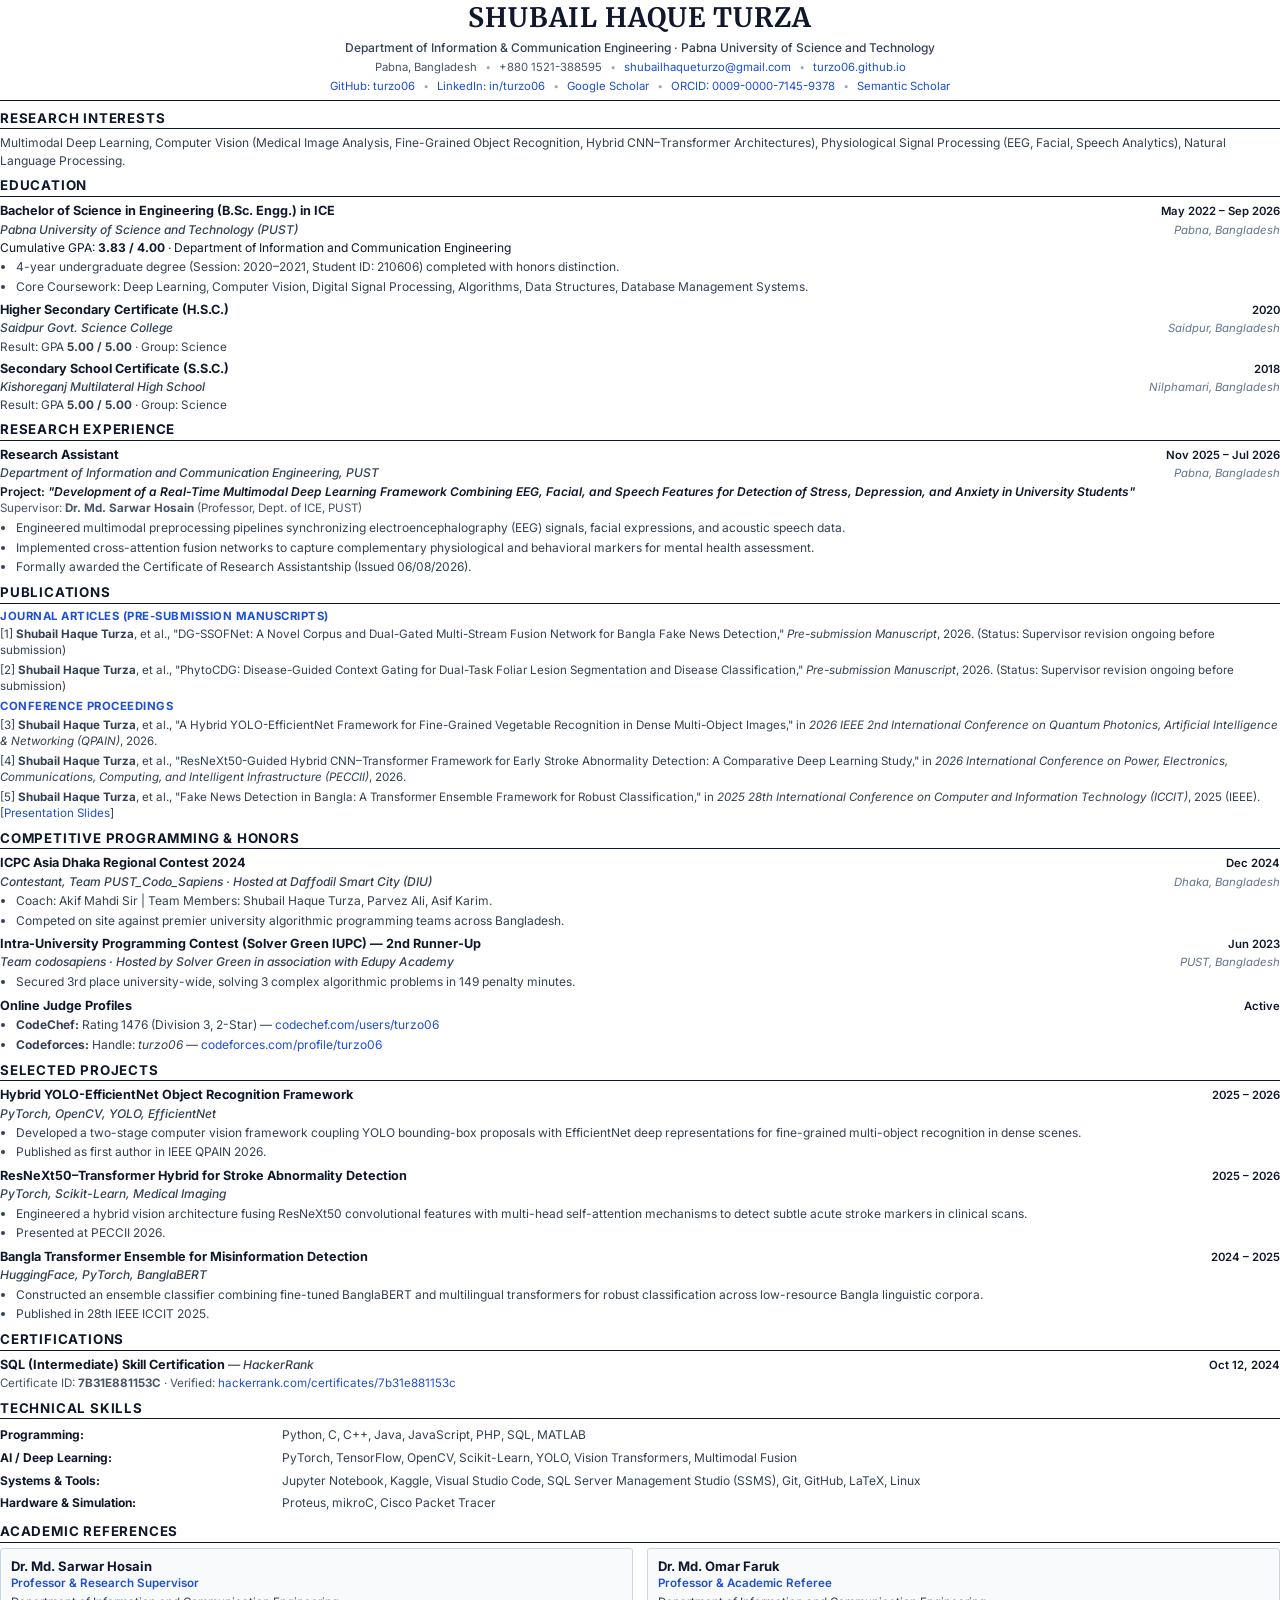
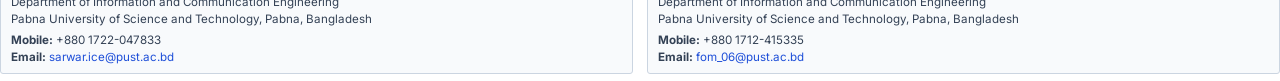
==== commit 03742cfc: "Add pending journal papers, modular publication filtering, card spotlight hover effects, and updated" ====
--- a/cv.html
+++ b/cv.html
@@ -8,7 +8,7 @@
 
     @page {
       size: A4;
-      margin: 14mm 16mm 14mm 16mm;
+      margin: 10mm 14mm 10mm 14mm;
     }
 
     * {
@@ -20,8 +20,8 @@
     body {
       font-family: 'Inter', -apple-system, BlinkMacSystemFont, "Segoe UI", Roboto, sans-serif;
       color: #1e293b;
-      line-height: 1.45;
-      font-size: 9.5pt;
+      line-height: 1.38;
+      font-size: 9.2pt;
       background: #ffffff;
       -webkit-print-color-adjust: exact;
       print-color-adjust: exact;
@@ -39,26 +39,26 @@
     /* Academic Header */
     .header {
       text-align: center;
-      padding-bottom: 8px;
-      margin-bottom: 12px;
+      padding-bottom: 5px;
+      margin-bottom: 8px;
       border-bottom: 1.5px solid #0f172a;
     }
 
     .name {
       font-family: 'Merriweather', Georgia, serif;
-      font-size: 22pt;
+      font-size: 20pt;
       font-weight: 700;
       color: #0f172a;
-      letter-spacing: 1px;
+      letter-spacing: 0.8px;
       text-transform: uppercase;
-      margin-bottom: 4px;
+      margin-bottom: 3px;
     }
 
     .sub-affil {
-      font-size: 9.5pt;
+      font-size: 9pt;
       color: #334155;
       font-weight: 500;
-      margin-bottom: 6px;
+      margin-bottom: 4px;
     }
 
     .contact-line {
@@ -66,8 +66,8 @@
       justify-content: center;
       align-items: center;
       flex-wrap: wrap;
-      gap: 6px 10px;
-      font-size: 8.8pt;
+      gap: 5px 8px;
+      font-size: 8.5pt;
       color: #475569;
     }
 
@@ -82,7 +82,7 @@
 
     /* Section Styling */
     .section {
-      margin-bottom: 11px;
+      margin-bottom: 7px;
     }
 
     .page-break {
@@ -91,19 +91,19 @@
     }
 
     .section-title {
-      font-size: 10.5pt;
+      font-size: 10pt;
       font-weight: 700;
       text-transform: uppercase;
       letter-spacing: 0.8px;
       color: #0f172a;
       border-bottom: 1.2px solid #0f172a;
-      padding-bottom: 2px;
-      margin-bottom: 8px;
+      padding-bottom: 1.5px;
+      margin-bottom: 5px;
     }
 
     /* Entries */
     .entry {
-      margin-bottom: 8px;
+      margin-bottom: 5px;
       break-inside: avoid;
       page-break-inside: avoid;
     }
@@ -160,10 +160,10 @@
 
     /* Publications */
     .pub-entry {
-      margin-bottom: 7px;
-      font-size: 9pt;
+      margin-bottom: 4.5px;
+      font-size: 8.7pt;
       color: #334155;
-      line-height: 1.42;
+      line-height: 1.36;
       break-inside: avoid;
       page-break-inside: avoid;
     }
@@ -349,16 +349,27 @@
   <section class="section">
     <h2 class="section-title">Publications</h2>
 
+    <div style="font-size: 8.5pt; font-weight: 700; color: #1d4ed8; text-transform: uppercase; letter-spacing: 0.5px; margin-bottom: 3px;">
+      Journal Articles (Pre-submission Manuscripts)
+    </div>
     <div class="pub-entry">
-      [1] <b>Shubail Haque Turza</b>, et al., "A Hybrid YOLO-EfficientNet Framework for Fine-Grained Vegetable Recognition in Dense Multi-Object Images," in <em>2026 IEEE 2nd International Conference on Quantum Photonics, Artificial Intelligence & Networking (QPAIN)</em>, 2026.
-    </div>
-
+      [1] <b>Shubail Haque Turza</b>, et al., "DG-SSOFNet: A Novel Corpus and Dual-Gated Multi-Stream Fusion Network for Bangla Fake News Detection," <em>Pre-submission Manuscript</em>, 2026. (Status: Supervisor revision ongoing before submission)
+    </div>
     <div class="pub-entry">
-      [2] <b>Shubail Haque Turza</b>, et al., "ResNeXt50-Guided Hybrid CNN–Transformer Framework for Early Stroke Abnormality Detection: A Comparative Deep Learning Study," in <em>2026 International Conference on Power, Electronics, Communications, Computing, and Intelligent Infrastructure (PECCII)</em>, 2026.
-    </div>
-
+      [2] <b>Shubail Haque Turza</b>, et al., "PhytoCDG: Disease-Guided Context Gating for Dual-Task Foliar Lesion Segmentation and Disease Classification," <em>Pre-submission Manuscript</em>, 2026. (Status: Supervisor revision ongoing before submission)
+    </div>
+
+    <div style="font-size: 8.5pt; font-weight: 700; color: #1d4ed8; text-transform: uppercase; letter-spacing: 0.5px; margin: 4px 0 3px 0;">
+      Conference Proceedings
+    </div>
     <div class="pub-entry">
-      [3] <b>Shubail Haque Turza</b>, et al., "Fake News Detection in Bangla: A Transformer Ensemble Framework for Robust Classification," in <em>2025 28th International Conference on Computer and Information Technology (ICCIT)</em>, 2025 (IEEE). [<a href="https://docs.google.com/presentation/d/1xhMFJbwvKw9Oj2ogbqO4HvBmAiexXAHa/edit?usp=drivesdk&ouid=117110952110583969542&rtpof=true&sd=true">Presentation Slides</a>]
+      [3] <b>Shubail Haque Turza</b>, et al., "A Hybrid YOLO-EfficientNet Framework for Fine-Grained Vegetable Recognition in Dense Multi-Object Images," in <em>2026 IEEE 2nd International Conference on Quantum Photonics, Artificial Intelligence & Networking (QPAIN)</em>, 2026.
+    </div>
+    <div class="pub-entry">
+      [4] <b>Shubail Haque Turza</b>, et al., "ResNeXt50-Guided Hybrid CNN–Transformer Framework for Early Stroke Abnormality Detection: A Comparative Deep Learning Study," in <em>2026 International Conference on Power, Electronics, Communications, Computing, and Intelligent Infrastructure (PECCII)</em>, 2026.
+    </div>
+    <div class="pub-entry">
+      [5] <b>Shubail Haque Turza</b>, et al., "Fake News Detection in Bangla: A Transformer Ensemble Framework for Robust Classification," in <em>2025 28th International Conference on Computer and Information Technology (ICCIT)</em>, 2025 (IEEE). [<a href="https://docs.google.com/presentation/d/1xhMFJbwvKw9Oj2ogbqO4HvBmAiexXAHa/edit?usp=drivesdk&ouid=117110952110583969542&rtpof=true&sd=true">Presentation Slides</a>]
     </div>
   </section>
 
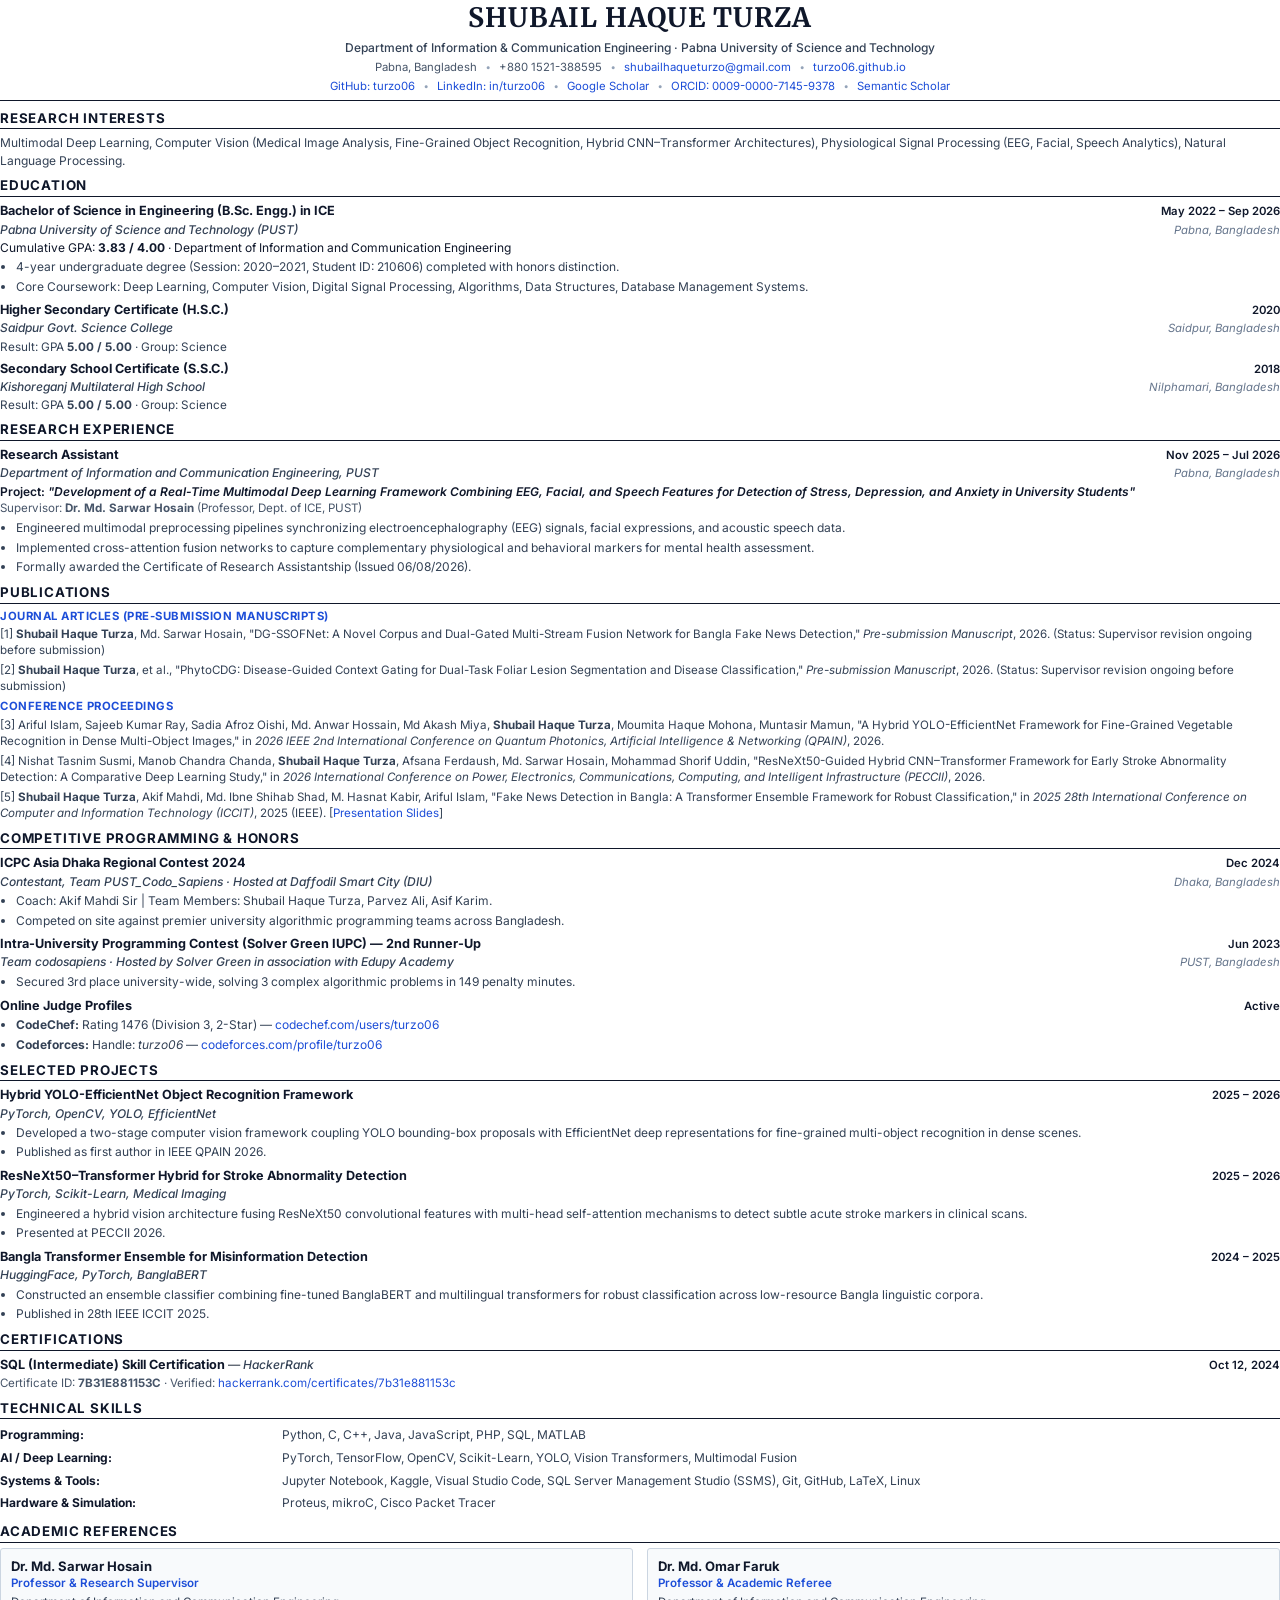
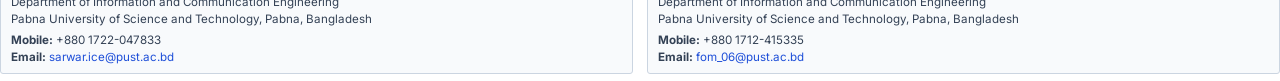
==== commit 073880ba: "Display full serial author lists across publication cards, modals, and CV with Shubail Haque Turza b" ====
--- a/cv.html
+++ b/cv.html
@@ -353,7 +353,7 @@
       Journal Articles (Pre-submission Manuscripts)
     </div>
     <div class="pub-entry">
-      [1] <b>Shubail Haque Turza</b>, et al., "DG-SSOFNet: A Novel Corpus and Dual-Gated Multi-Stream Fusion Network for Bangla Fake News Detection," <em>Pre-submission Manuscript</em>, 2026. (Status: Supervisor revision ongoing before submission)
+      [1] <b>Shubail Haque Turza</b>, Md. Sarwar Hosain, "DG-SSOFNet: A Novel Corpus and Dual-Gated Multi-Stream Fusion Network for Bangla Fake News Detection," <em>Pre-submission Manuscript</em>, 2026. (Status: Supervisor revision ongoing before submission)
     </div>
     <div class="pub-entry">
       [2] <b>Shubail Haque Turza</b>, et al., "PhytoCDG: Disease-Guided Context Gating for Dual-Task Foliar Lesion Segmentation and Disease Classification," <em>Pre-submission Manuscript</em>, 2026. (Status: Supervisor revision ongoing before submission)
@@ -363,13 +363,13 @@
       Conference Proceedings
     </div>
     <div class="pub-entry">
-      [3] <b>Shubail Haque Turza</b>, et al., "A Hybrid YOLO-EfficientNet Framework for Fine-Grained Vegetable Recognition in Dense Multi-Object Images," in <em>2026 IEEE 2nd International Conference on Quantum Photonics, Artificial Intelligence & Networking (QPAIN)</em>, 2026.
+      [3] Ariful Islam, Sajeeb Kumar Ray, Sadia Afroz Oishi, Md. Anwar Hossain, Md Akash Miya, <b>Shubail Haque Turza</b>, Moumita Haque Mohona, Muntasir Mamun, "A Hybrid YOLO-EfficientNet Framework for Fine-Grained Vegetable Recognition in Dense Multi-Object Images," in <em>2026 IEEE 2nd International Conference on Quantum Photonics, Artificial Intelligence & Networking (QPAIN)</em>, 2026.
     </div>
     <div class="pub-entry">
-      [4] <b>Shubail Haque Turza</b>, et al., "ResNeXt50-Guided Hybrid CNN–Transformer Framework for Early Stroke Abnormality Detection: A Comparative Deep Learning Study," in <em>2026 International Conference on Power, Electronics, Communications, Computing, and Intelligent Infrastructure (PECCII)</em>, 2026.
+      [4] Nishat Tasnim Susmi, Manob Chandra Chanda, <b>Shubail Haque Turza</b>, Afsana Ferdaush, Md. Sarwar Hosain, Mohammad Shorif Uddin, "ResNeXt50-Guided Hybrid CNN–Transformer Framework for Early Stroke Abnormality Detection: A Comparative Deep Learning Study," in <em>2026 International Conference on Power, Electronics, Communications, Computing, and Intelligent Infrastructure (PECCII)</em>, 2026.
     </div>
     <div class="pub-entry">
-      [5] <b>Shubail Haque Turza</b>, et al., "Fake News Detection in Bangla: A Transformer Ensemble Framework for Robust Classification," in <em>2025 28th International Conference on Computer and Information Technology (ICCIT)</em>, 2025 (IEEE). [<a href="https://docs.google.com/presentation/d/1xhMFJbwvKw9Oj2ogbqO4HvBmAiexXAHa/edit?usp=drivesdk&ouid=117110952110583969542&rtpof=true&sd=true">Presentation Slides</a>]
+      [5] <b>Shubail Haque Turza</b>, Akif Mahdi, Md. Ibne Shihab Shad, M. Hasnat Kabir, Ariful Islam, "Fake News Detection in Bangla: A Transformer Ensemble Framework for Robust Classification," in <em>2025 28th International Conference on Computer and Information Technology (ICCIT)</em>, 2025 (IEEE). [<a href="https://docs.google.com/presentation/d/1xhMFJbwvKw9Oj2ogbqO4HvBmAiexXAHa/edit?usp=drivesdk&ouid=117110952110583969542&rtpof=true&sd=true">Presentation Slides</a>]
     </div>
   </section>
 
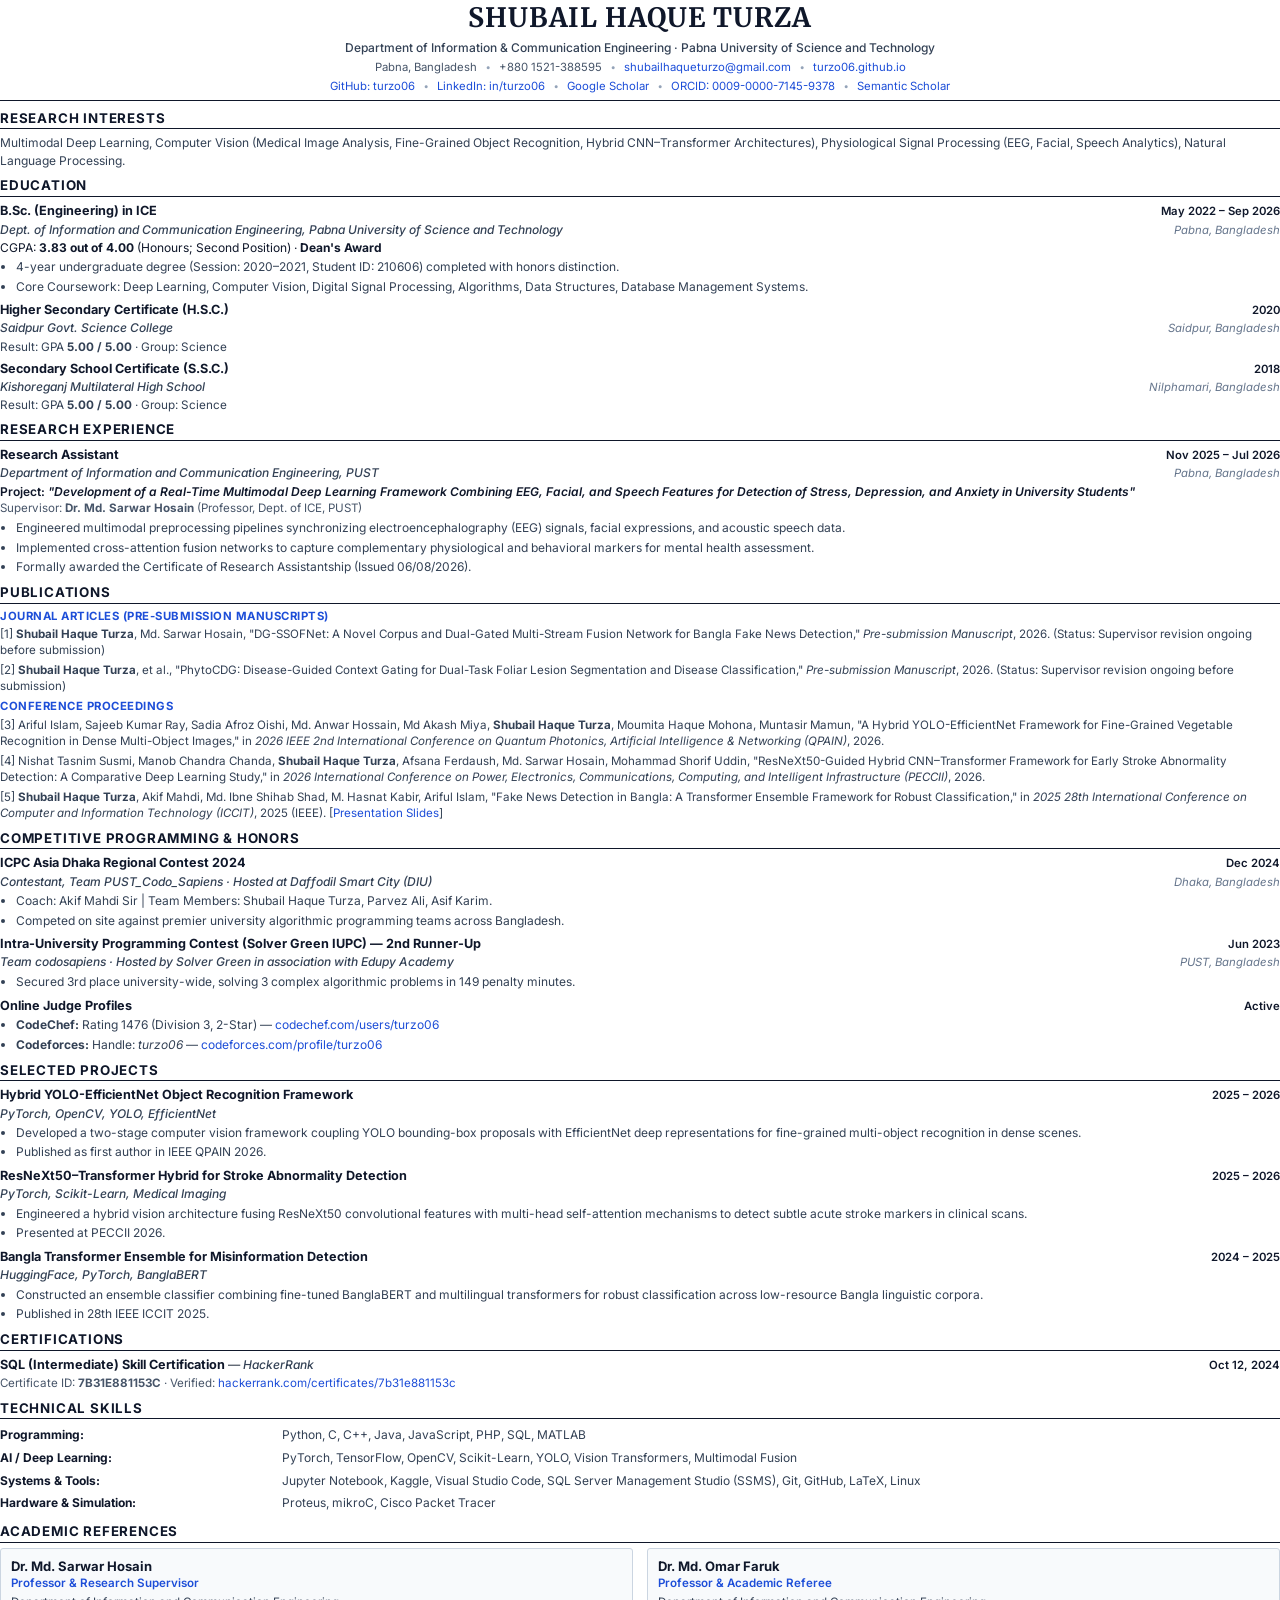
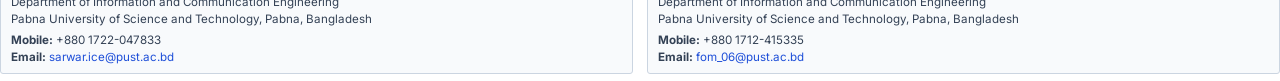
==== commit c443db05: "Update B.Sc. education entry: B.Sc. (Engineering) in ICE, 2nd position, and Dean's Award matching re" ====
--- a/cv.html
+++ b/cv.html
@@ -276,16 +276,16 @@
     <div class="entry">
       <div class="entry-row">
         <div>
-          <span class="entry-main">Bachelor of Science in Engineering (B.Sc. Engg.) in ICE</span>
+          <span class="entry-main">B.Sc. (Engineering) in ICE</span>
         </div>
         <span class="entry-date">May 2022 – Sep 2026</span>
       </div>
       <div class="entry-row">
-        <span class="entry-org">Pabna University of Science and Technology (PUST)</span>
+        <span class="entry-org">Dept. of Information and Communication Engineering, Pabna University of Science and Technology</span>
         <span class="entry-loc">Pabna, Bangladesh</span>
       </div>
       <div style="font-size: 9pt; color: #0f172a; margin-top: 1px;">
-        Cumulative GPA: <b>3.83 / 4.00</b> · Department of Information and Communication Engineering
+        CGPA: <b>3.83 out of 4.00</b> (Honours; Second Position) · <b>Dean's Award</b>
       </div>
       <ul class="bullet-list">
         <li>4-year undergraduate degree (Session: 2020–2021, Student ID: 210606) completed with honors distinction.</li>
